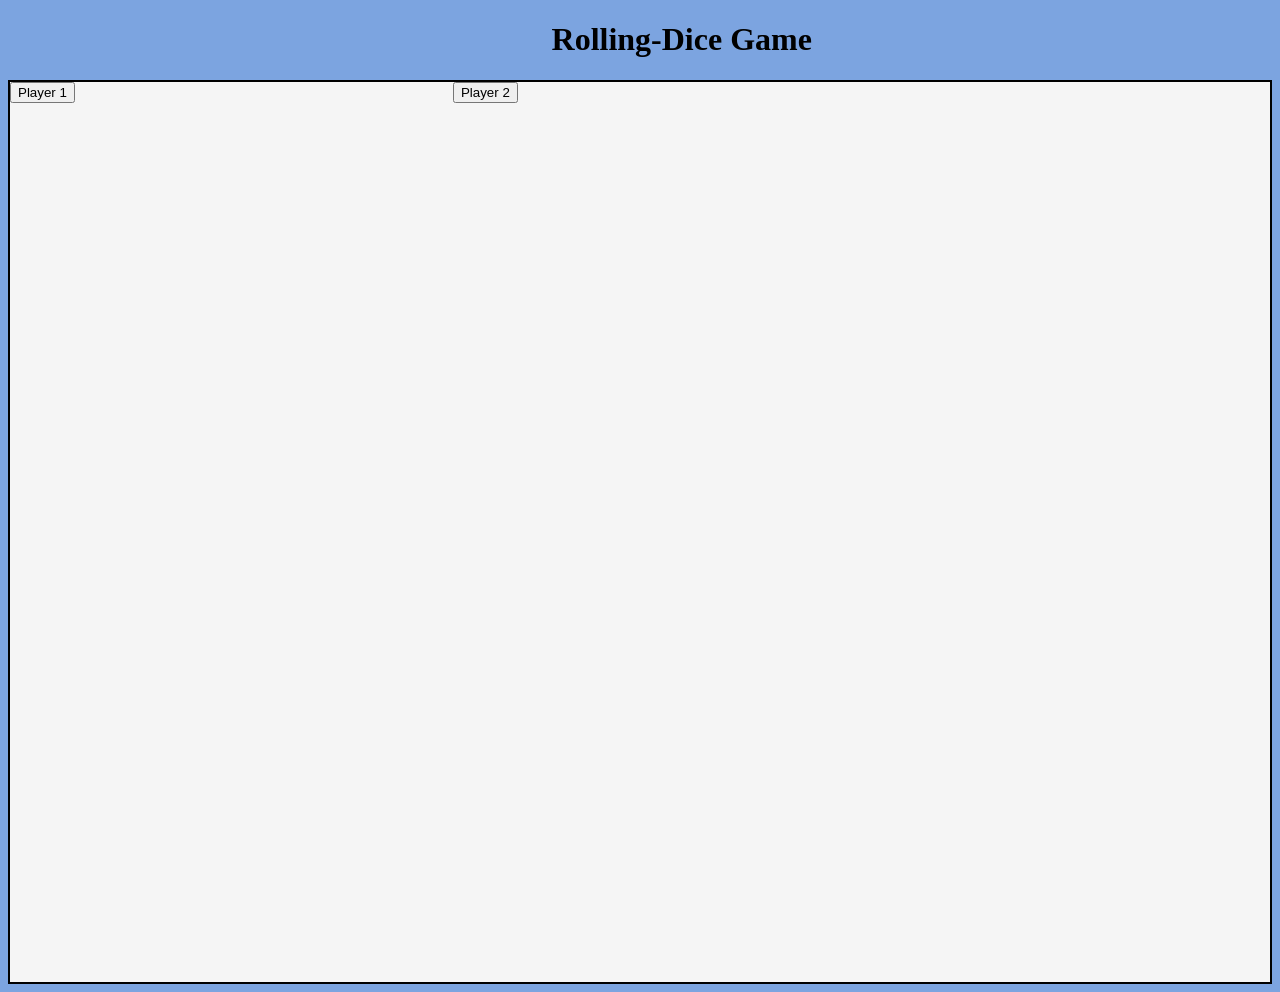
==== Roll-Dice Game/game.html @ 2804edf0 "Add new" ====
<!doctype html>
<html lang="en">
  <head>
    <meta charset="UTF-8" />
    <meta name="viewport" content="width=device-width, initial-scale=1.0" />
    <title>Document</title>
    <link rel="stylesheet" href="game.css" />
  </head>
  <body>
    <h1>Rolling-Dice Game</h1>
    <div class="box">
      <div class="container1">
        <div class="no1">
          <button id="Player1">Player 1</button>
          <!-- <div id="n1">0</div>
          <div id="n2">0</div>
          <div id="n3">0</div>
          <div id="n4">0</div>
          <div id="n5">0</div>
          <div id="msg"></div> -->
        </div>
      </div>

      <div class="no2">
        <div class="plyr2">
          <button id="Player2">Player 2</button>
          <!-- <div id="r1"></div>
          <div id="r2"></div>
          <div id="r3"></div>
          <div id="r4"></div> -->
        </div>
      </div>
    </div>

    <script src="game.js"></script>
  </body>
</html>
---- Roll-Dice Game/game.css ----
h1 {
  margin-left: 43%;
}
.box {
  display: flex;
  /* align-items: center;
    justify-content: center; */
  gap: 30%;
  background-color: whitesmoke;
  height: 100vh;
  border: 2px solid black;
}

body {
  background-color: rgb(124, 164, 224);
}
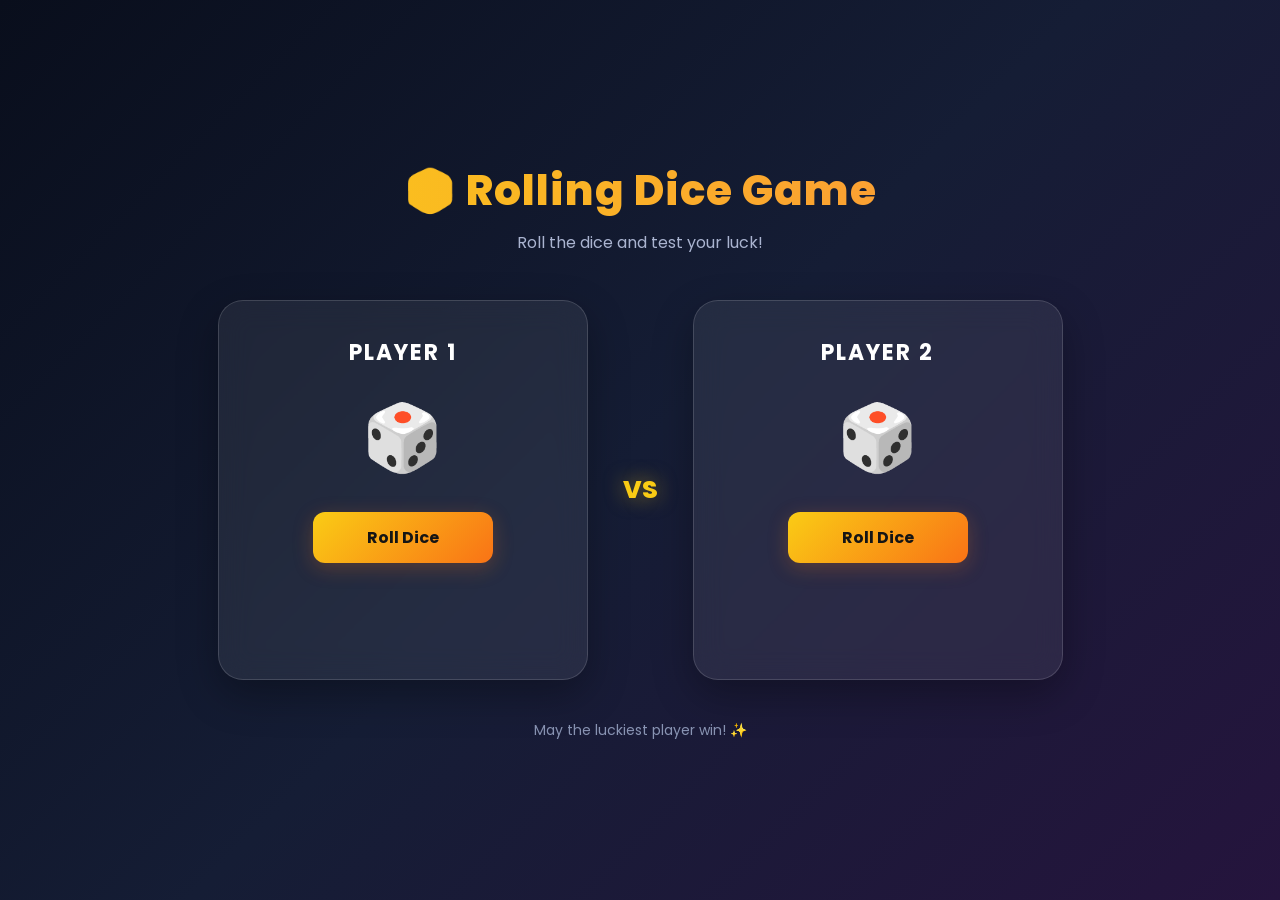
==== commit 18716b49: "new changes" ====
--- a/Roll-Dice Game/game.html
+++ b/Roll-Dice Game/game.html
@@ -1,36 +1,60 @@
+
 <!doctype html>
 <html lang="en">
   <head>
     <meta charset="UTF-8" />
     <meta name="viewport" content="width=device-width, initial-scale=1.0" />
-    <title>Document</title>
+    <title>Rolling Dice Game</title>
     <link rel="stylesheet" href="game.css" />
+    <link rel="preconnect" href="https://fonts.googleapis.com">
+    <link rel="preconnect" href="https://fonts.gstatic.com" crossorigin>
+    <link href="https://fonts.googleapis.com/css2?family=Poppins:wght@400;500;600;700;800&display=swap" rel="stylesheet">
   </head>
+
   <body>
-    <h1>Rolling-Dice Game</h1>
-    <div class="box">
-      <div class="container1">
-        <div class="no1">
-          <button id="Player1">Player 1</button>
-          <!-- <div id="n1">0</div>
-          <div id="n2">0</div>
-          <div id="n3">0</div>
-          <div id="n4">0</div>
-          <div id="n5">0</div>
-          <div id="msg"></div> -->
+    <div class="container">
+      <h1>🎲 Rolling Dice Game</h1>
+      <p class="subtitle">Roll the dice and test your luck!</p>
+
+      <div class="box">
+
+        <div id="no1">
+          <h2>PLAYER 1</h2>
+          <div class="player-icon">🎲</div>
+          <button id="Player1">Roll Dice</button>
+          <div id="add"></div>
+          <div id="msg"></div>
         </div>
+
+        <div class="vs">VS</div>
+
+        <div id="no2">
+          <h2>PLAYER 2</h2>
+          <div class="player-icon">🎲</div>
+          <button id="Player2">Roll Dice</button>
+          <div id="add2"></div>
+          <div id="msg2"></div>
+        </div>
+
       </div>
 
-      <div class="no2">
-        <div class="plyr2">
-          <button id="Player2">Player 2</button>
-          <!-- <div id="r1"></div>
-          <div id="r2"></div>
-          <div id="r3"></div>
-          <div id="r4"></div> -->
-        </div>
-      </div>
+      <p class="footer">May the luckiest player win! ✨</p>
     </div>
+ 
+<!-- Winner Popup -->
+<div id="winnerModal">
+  <div class="winner-card">
+    <div class="trophy">🏆</div>
+
+    <h1>CONGRATULATIONS!</h1>
+
+    <p id="winnerText">Player 1 Wins!</p>
+
+    <p class="winner-subtitle">You are the champion!</p>
+
+    <button id="restartBtn">↻ Restart Game</button>
+  </div>
+</div>
 
     <script src="game.js"></script>
   </body>
--- a/Roll-Dice Game/game.css
+++ b/Roll-Dice Game/game.css
@@ -1,16 +1,271 @@
+
+* {
+  margin: 0;
+  padding: 0;
+  box-sizing: border-box;
+}
+
+body {
+  min-height: 100vh;
+  font-family: 'Poppins', sans-serif;
+  background: linear-gradient(135deg, #090e1c, #151d35, #25143d);
+  color: white;
+  display: flex;
+  justify-content: center;
+  align-items: center;
+  padding: 25px;
+}
+
+.container {
+  width: 100%;
+  max-width: 950px;
+  text-align: center;
+}
+
 h1 {
-  margin-left: 43%;
-}
+  font-size: 42px;
+  font-weight: 800;
+  letter-spacing: 1px;
+  margin-bottom: 8px;
+  background: linear-gradient(90deg, #facc15, #fb923c);
+  -webkit-background-clip: text;
+  -webkit-text-fill-color: transparent;
+}
+
+.subtitle {
+  color: #aab4d0;
+  font-size: 16px;
+  margin-bottom: 45px;
+}
+
 .box {
   display: flex;
-  /* align-items: center;
-    justify-content: center; */
-  gap: 30%;
-  background-color: whitesmoke;
-  height: 100vh;
-  border: 2px solid black;
-}
-
-body {
-  background-color: rgb(124, 164, 224);
-}
+  justify-content: center;
+  align-items: center;
+  gap: 35px;
+}
+
+#no1,
+#no2 {
+  flex: 1;
+  min-height: 380px;
+  max-width: 370px;
+  padding: 35px 25px;
+  background: rgba(255, 255, 255, 0.07);
+  border: 1px solid rgba(255, 255, 255, 0.15);
+  border-radius: 25px;
+  box-shadow: 0 15px 40px rgba(0, 0, 0, 0.3);
+  backdrop-filter: blur(15px);
+  transition: 0.3s ease;
+}
+
+#no1:hover,
+#no2:hover {
+  transform: translateY(-8px);
+  border-color: #facc15;
+  box-shadow: 0 15px 40px rgba(250, 204, 21, 0.12);
+}
+
+h2 {
+  font-size: 22px;
+  letter-spacing: 2px;
+  margin-bottom: 20px;
+}
+
+.player-icon {
+  font-size: 65px;
+  margin-bottom: 25px;
+}
+
+button {
+  width: 180px;
+  padding: 13px 20px;
+  border: none;
+  border-radius: 12px;
+  background: linear-gradient(135deg, #facc15, #f97316);
+  color: #151515;
+  font-size: 16px;
+  font-weight: 700;
+  font-family: inherit;
+  cursor: pointer;
+  transition: 0.3s ease;
+  box-shadow: 0 5px 20px rgba(249, 115, 22, 0.25);
+}
+
+button:hover {
+  transform: scale(1.07);
+  box-shadow: 0 8px 25px rgba(249, 115, 22, 0.4);
+}
+
+button:active {
+  transform: scale(0.96);
+}
+
+#add,
+#add2 {
+  margin-top: 25px;
+  font-size: 30px;
+  font-weight: 700;
+  color: #facc15;
+}
+
+
+/* Hide winner messages when empty */
+#msg:empty,
+#msg2:empty {
+  display: none;
+}
+
+/* Show winner message in the center */
+#msg:not(:empty),
+#msg2:not(:empty) {
+  position: fixed;
+  top: 50%;
+  left: 50%;
+  transform: translate(-50%, -50%);
+  z-index: 1000;
+
+  width: 300px;
+  padding: 25px;
+  text-align: center;
+
+  background: linear-gradient(135deg, #166534, #14532d);
+  border: 2px solid #4ade80;
+  border-radius: 18px;
+
+  color: white;
+  font-size: 22px;
+  font-weight: 800;
+
+  box-shadow: 0 0 35px rgba(74, 222, 128, 0.4);
+}
+
+
+.vs {
+  font-size: 25px;
+  font-weight: 800;
+  color: #facc15;
+  text-shadow: 0 0 20px rgba(250, 204, 21, 0.5);
+}
+
+.footer {
+  margin-top: 40px;
+  color: #8994b3;
+  font-size: 14px;
+}
+
+/* Responsive design */
+
+@media (max-width: 650px) {
+  .box {
+    flex-direction: column;
+    gap: 20px;
+  }
+
+  #no1,
+  #no2 {
+    width: 100%;
+  }
+
+  h1 {
+    font-size: 30px;
+  }
+
+  .vs {
+    font-size: 20px;
+  }
+}
+
+
+/* Winner Modal */
+#winnerModal {
+  display: none;
+  position: fixed;
+  inset: 0;
+  z-index: 9999;
+
+  justify-content: center;
+  align-items: center;
+
+  background: rgba(0, 0, 0, 0.75);
+  backdrop-filter: blur(8px);
+}
+
+/* Winner Card */
+.winner-card {
+  width: 90%;
+  max-width: 450px;
+  padding: 40px 25px;
+  text-align: center;
+
+  background: linear-gradient(145deg, #202b42, #111827);
+  border: 2px solid #facc15;
+  border-radius: 25px;
+
+  box-shadow: 0 0 50px rgba(250, 204, 21, 0.25);
+
+  animation: popup 0.5s ease;
+}
+
+.trophy {
+  font-size: 75px;
+  margin-bottom: 15px;
+}
+
+.winner-card h1 {
+  font-size: 28px;
+  color: #facc15;
+  margin-bottom: 20px;
+}
+
+#winnerText {
+  font-size: 27px;
+  font-weight: 800;
+  color: #4ade80;
+  margin-bottom: 10px;
+}
+
+.winner-subtitle {
+  color: #cbd5e1;
+  margin-bottom: 30px;
+  font-size: 15px;
+}
+
+#restartBtn {
+  padding: 14px 30px;
+  border: none;
+  border-radius: 12px;
+
+  background: linear-gradient(135deg, #facc15, #f97316);
+  color: #111827;
+
+  font-size: 17px;
+  font-weight: 700;
+  cursor: pointer;
+
+  transition: 0.3s;
+}
+
+#restartBtn:hover {
+  transform: scale(1.08);
+  box-shadow: 0 0 25px rgba(250, 204, 21, 0.4);
+}
+
+@keyframes popup {
+  from {
+    opacity: 0;
+    transform: scale(0.7);
+  }
+  to {
+    opacity: 1;
+    transform: scale(1);
+  }
+}
+
+button:disabled {
+  opacity: 0.35;
+  cursor: not-allowed;
+  transform: none;
+  box-shadow: none;
+  filter: grayscale(70%);
+}
